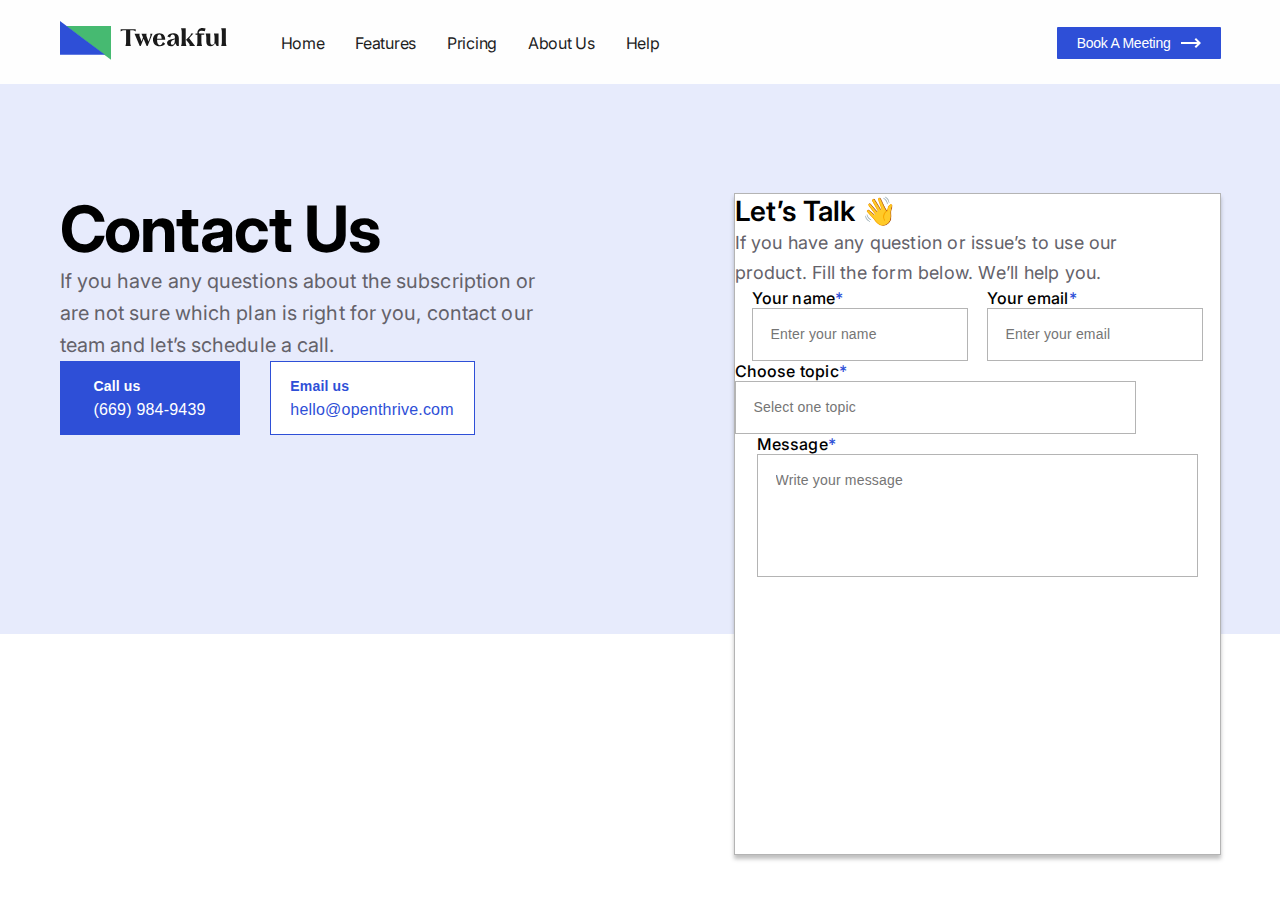
==== TweakfulLitePack/Contact/index3.html @ 863c90cb "commitedd" ====
<!DOCTYPE html>
<html lang="en">
<head>
    <meta charset="UTF-8">
    <meta name="viewport" content="width=device-width, initial-scale=1.0">
    <link rel="preconnect" href="https://fonts.googleapis.com">
    <link rel="preconnect" href="https://fonts.gstatic.com" crossorigin>
    <link href="https://fonts.googleapis.com/css2?family=Inter:wght@400;500;600;700&display=swap" rel="stylesheet">
    <title>Document</title>
    <link rel="stylesheet" href="./style3.css">
</head>
<body>
    <header id="header-section">
        <nav id="navbar" class="container">
            <a href="#">
                <img src="/TweakfulLitePack/Icons/Logo-Navbar.svg" alt="">
            </a>
            <div class="content-nav">
                <a href="#">Home</a>
                <a href="#">Features</a>
                <a href="#">Pricing</a>
                <a href="#">About Us</a>
                <a href="#">Help</a>
            </div>
            <button class="book-a-meeting-btn1">
                Book A Meeting
                <img src="/TweakfulLitePack/Icons/button-arrow.svg" alt="">
            </button>
        </nav>
    </header>
    <section id="contact" class="gray-background" class="white-background">
        <div class="container">
            <div class="left">
                <h1>Contact Us</h1>
                <p>If you have any questions about the subscription or are not sure which plan is right for you, contact our team and let’s schedule a call.</p>
                <div class="buttons">
                    <button>
                        <div>Call us</div>
                        <div>(669) 984-9439</div>
                    </button>
                    <button>
                        <div>Email us</div>
                        <div>hello@openthrive.com</div>
                    </button>
                </div>
            </div>
            <div class="right">
                <div class="rectangle">
                    <h6>Let’s Talk 👋</h6>
                    <p>If you have any question or issue’s to use our product. Fill the form below. We’ll help you.</p>
                    <div class="inputs">
                        <div class="name-email">
                            <div>
                                <label for="name">Your name<span style="color:#2E4FD7">*</span></label>
                                <input type="text" id="name" placeholder="Enter your name">
                            </div>
                            <div>
                                <label for="email">Your email<span style="color:#2E4FD7">*</span></label>
                                <input type="text" id="email" placeholder="Enter your email">
                            </div>
                        </div>
                        <div class="topic">
                            <label for="topic">Choose topic<span style="color:#2E4FD7">*</span></label>
                            <input type="text" id="topic" placeholder="Select one topic">
                        </div>
                        <div class="message">
                            <label for="message">Message<span style="color:#2E4FD7">*</span></label>
                            <input type="text" id="message" placeholder="Write your message">
                        </div>
                    </div>
                </div>
            </div>
        </div>
    </section>
</body>
</html>
---- TweakfulLitePack/Contact/style3.css ----
html {
    font-family: 'Inter', sans-serif;
}

* {
    margin: 0;
    padding: 0;
    box-sizing: border-box;
    text-decoration: none;
    border: none;
}

#header-section {
    background-color: #FEFEFE;
    padding: 21px 0 20.25px;
}

#header-section nav {
    display: flex;
    align-items: center;
}

.container {
    width: 1200px;
    margin: auto;
}

#header-section nav .book-a-meeting-btn1 {
    color: #fff;
    font-size: 14px;
    font-style: normal;
    font-weight: 400;
    line-height: 22px;
    letter-spacing: -0.25px;
    background-color: #2E4FD7;
    margin-left: auto;
    padding: 5px 20px;
    display: flex;
    column-gap: 10px;
    align-items: center;
    cursor: pointer;
    transition: 0.5s;
    border-radius: 1px;
}

#header-section nav .book-a-meeting-btn1:hover {
    background-color: #1A3BC3;
}

#header-section nav .content-nav {
    margin-left: 53px;
    font-size: 16px;
    font-style: normal;
    font-weight: 400;
    line-height: 26px;
    letter-spacing: -0.29px;
    display: flex;
    column-gap: 31px;
}

#header-section nav .content-nav a {
    color: #1E1E1E;
}

.gray-background {
    background-color: #E7EBFC;
    height: 550px;
}

.white-background {
    color: #fff;
}

.container {
    width: 1161px;
}

#contact {
    padding-top: 109px;
}

#contact .left h1 {
    color: #000;
    font-size: 64px;
    font-style: normal;
    font-weight: 700;
    line-height: 72px;
    letter-spacing: -1.16px;
    text-transform: capitalize;
}

#contact .left p {
    width: 480px;
    color: #64626A;
    font-size: 20px;
    font-style: normal;
    font-weight: 400;
    line-height: 32px;
    letter-spacing: 0.1px;
}

#contact > div{
    display: flex;
    justify-content: space-between;
}

#contact > div .left .buttons button:first-child {
    color: #fff;
    width: 180px;
    height: 74px;
    background-color: #2E4FD7;
    cursor: pointer;
}

#contact > div .left .buttons button div:first-child{
    font-size: 14px;
    font-style: normal;
    font-weight: 600;
    line-height: normal;
    letter-spacing: 0.175px;
}

#contact > div .left .buttons button:last-child {
    color: #2E4FD7;
    width: 205px;
    height: 74px;
    background-color: #fff;
    border: 1px solid #2E4FD7;
    cursor: pointer;
}

#contact > div .left .buttons button div:last-child {
    font-size: 16px;
    font-style: normal;
    font-weight: 400;
    line-height: normal;
    letter-spacing: 0.2px;
}

#contact > div .left .buttons {
    display: flex;
    column-gap: 30px;
}

#contact > div .left .buttons button {
    display: flex;
    flex-direction: column;
    flex-wrap: wrap;
    align-content: center;
    justify-content: center;
    align-items: flex-start;
    gap: 7px;
}

#contact > div .right .rectangle h6 {
    color: #000;
    font-size: 28px;
    font-style: normal;
    font-weight: 600;
    line-height: normal;
}

#contact > div .right .rectangle p {
    width: 390px;
    color: #64626A;
    font-size: 18px;
    font-style: normal;
    font-weight: 400;
    line-height: 30px;
    letter-spacing: 0.2px;
}

#contact > div  .right .rectangle {
    width: 487px;
    height: 662px;
    background-color: #fff;
    border: 1px solid #B4B4B4;
    box-shadow: 0px 4px 4px 0px rgba(0, 0, 0, 0.25);
}

#contact > div  .right .rectangle .inputs .name-email div input {
    padding: 17px 15px 18px 18px;
    border: 1px solid #B4B4B4;
    outline: none;
}

#contact > div  .right .rectangle .inputs .name-email div {
    display: flex;
    flex-direction: column;
}

#contact > div  .right .rectangle .inputs .name-email {
    display: flex;
    column-gap: 19px;
}

#contact > div  .right .rectangle .inputs {
    display: flex;
    flex-direction: column;
    align-items: center;
}

#contact > div  .right .rectangle .inputs .message {
    display: flex;
    flex-direction: column;
}

#contact > div  .right .rectangle .inputs label {
    color: #000;
    font-size: 16px;
    font-style: normal;
    font-weight: 500;
    line-height: normal;
    letter-spacing: 0.2px;
}

#contact > div  .right .rectangle .inputs input {
    color: #B3B1B7;
    font-size: 14px;
    font-style: normal;
    font-weight: 400;
    line-height: normal;
    letter-spacing: 0.175px;
}

#contact > div  .right .rectangle .inputs .topic input{
    padding: 17px 200px 18px 18px;
    border: 1px solid #B4B4B4;
    outline: none;
}

#contact > div  .right .rectangle .inputs .message input {
    padding: 17px 240px 88px 18px;
    border: 1px solid #B4B4B4;
    outline: none;
}
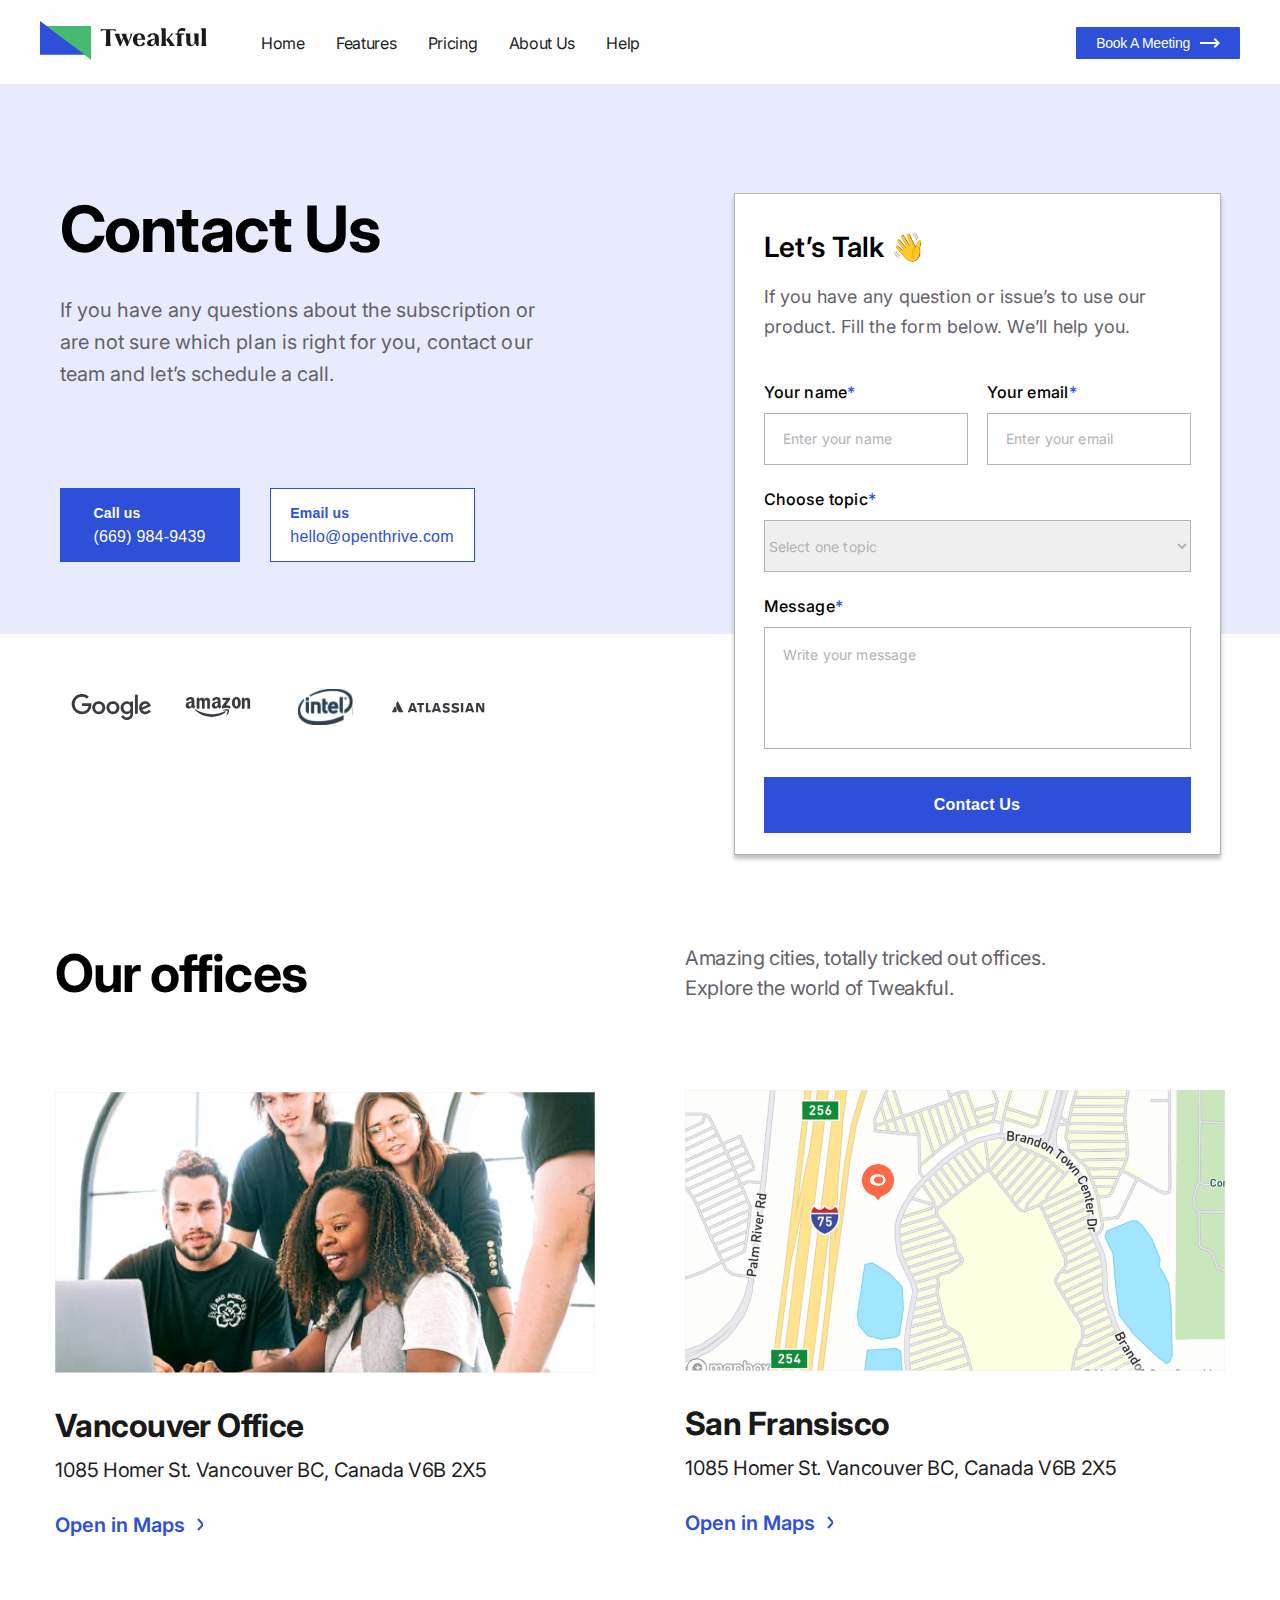
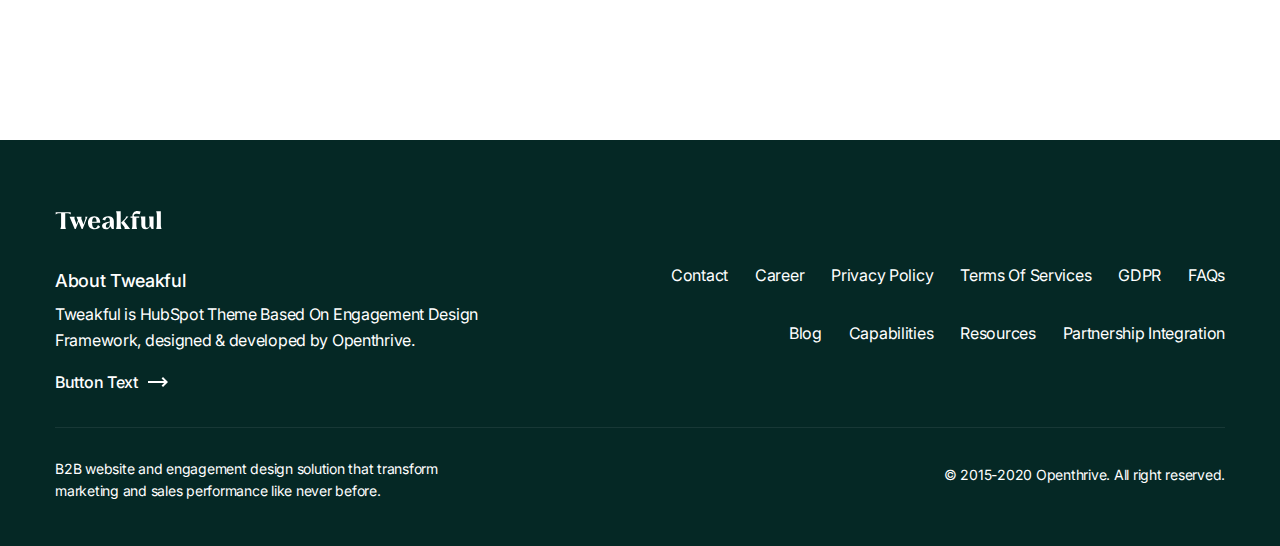
==== commit e82df297: "final" ====
--- a/TweakfulLitePack/Contact/index3.html
+++ b/TweakfulLitePack/Contact/index3.html
@@ -28,8 +28,8 @@
             </button>
         </nav>
     </header>
-    <section id="contact" class="gray-background" class="white-background">
-        <div class="container">
+    <section id="contact" class="gray-background">
+        <div class="container2">
             <div class="left">
                 <h1>Contact Us</h1>
                 <p>If you have any questions about the subscription or are not sure which plan is right for you, contact our team and let’s schedule a call.</p>
@@ -42,6 +42,20 @@
                         <div>Email us</div>
                         <div>hello@openthrive.com</div>
                     </button>
+                </div>
+                <div class="icons">
+                    <a href="#">
+                        <img src="/TweakfulLitePack/Icons/google1.svg" alt="">
+                    </a>
+                    <a href="#">
+                        <img src="/TweakfulLitePack/Icons/amazon1.svg" alt="">
+                    </a>
+                    <a href="#">
+                        <img src="/TweakfulLitePack/Icons/intel1.svg" alt="">
+                    </a>
+                    <a href="#">
+                        <img src="/TweakfulLitePack/Icons/atlassian1.svg" alt="">
+                    </a>
                 </div>
             </div>
             <div class="right">
@@ -61,16 +75,97 @@
                         </div>
                         <div class="topic">
                             <label for="topic">Choose topic<span style="color:#2E4FD7">*</span></label>
-                            <input type="text" id="topic" placeholder="Select one topic">
+                            <select required name="topic" id="topic">
+                                <option value="" disabled selected hidden>Select one topic</option>
+                                <option value="">example</option>
+                                <option value="">example</option>
+                                <option value="">example</option>
+                              </select>
                         </div>
                         <div class="message">
                             <label for="message">Message<span style="color:#2E4FD7">*</span></label>
-                            <input type="text" id="message" placeholder="Write your message">
+                            <textarea name="" id="message" cols="30" rows="10" placeholder="Write your message"></textarea>
+                        </div>
+                    </div>
+                    <button class="contact-us">Contact Us</button>
+                </div>
+            </div>
+        </div>
+    </section>
+    <section id="offices" class="white-background">
+        <div class="container3">
+            <div>
+                <div class="item">
+                    <h2>Our offices</h2>
+                    <div class="maps">
+                        <img src="/TweakfulLitePack/Images/Item1.png" width="540px" alt="">
+                        <div class="info">
+                            <h4>Vancouver Office</h4>
+                            <p>1085 Homer St. Vancouver BC, Canada V6B 2X5</p>
+                            <button>
+                                Open in Maps
+                                <img src="/TweakfulLitePack/Icons/arrow-maps.svg" alt="">
+                            </button>
+                        </div>
+                    </div>
+                </div>
+                <div class="item">
+                    <p>Amazing cities, totally tricked out offices. Explore the world of Tweakful.</p>
+                    <div class="maps">
+                        <img src="/TweakfulLitePack/Images/Item2.png" width="540px" alt="">
+                        <div class="info">
+                            <h4>San Fransisco</h4>
+                            <p>1085 Homer St. Vancouver BC, Canada V6B 2X5</p>
+                            <button>
+                                Open in Maps
+                                <img src="/TweakfulLitePack/Icons/arrow-maps.svg" alt="">
+                            </button>
                         </div>
                     </div>
                 </div>
             </div>
         </div>
     </section>
+    <footer id="footer" class="green-background">
+        <div class="container3">
+            <div class="top">
+                <div class="left">
+                    <a href="#">
+                        <img src="/TweakfulLitePack/Icons/Logonew.svg" alt="">
+                    </a>
+                    <p>About Tweakful</p>
+                    <p>Tweakful is HubSpot Theme Based On Engagement Design Framework, designed & developed by Openthrive.</p>
+                    <button class="button-text">
+                        Button Text
+                        <img src="/TweakfulLitePack/Icons/button-arrow.svg" alt="">
+                    </button>
+                </div>
+                <div class="right">
+                    <div class="list">
+                        <a href="#">Contact</a>
+                        <a href="#">Career</a>
+                        <a href="#">Privacy Policy</a>
+                        <a href="#">Terms Of Services</a>
+                        <a href="#">GDPR</a>
+                        <a href="#">FAQs</a>
+                    </div>
+                    <div class="list">
+                        <a href="#">Blog</a>
+                        <a href="#">Capabilities</a>
+                        <a href="#">Resources</a>
+                        <a href="#">Partnership  Integration </a>
+                    </div>
+                </div>
+            </div>
+            <div class="line"></div>
+            <div class="bottom">
+                <p>
+                    B2B website and engagement design solution that transform
+                    marketing and sales performance like never before.
+                </p>
+                <p>© 2015-2020 Openthrive. All right reserved.</p>
+            </div>
+        </div>
+    </footer>
 </body>
 </html>--- a/TweakfulLitePack/Contact/style3.css
+++ b/TweakfulLitePack/Contact/style3.css
@@ -39,7 +39,7 @@
     column-gap: 10px;
     align-items: center;
     cursor: pointer;
-    transition: 0.5s;
+    transition: 0.3s;
     border-radius: 1px;
 }
 
@@ -71,12 +71,14 @@
     color: #fff;
 }
 
-.container {
+.container2 {
     width: 1161px;
+    margin: auto;
 }
 
 #contact {
     padding-top: 109px;
+    padding-bottom: 0;
 }
 
 #contact .left h1 {
@@ -87,6 +89,7 @@
     line-height: 72px;
     letter-spacing: -1.16px;
     text-transform: capitalize;
+    margin-bottom: 29px;
 }
 
 #contact .left p {
@@ -97,6 +100,7 @@
     font-weight: 400;
     line-height: 32px;
     letter-spacing: 0.1px;
+    margin-bottom: 98px;
 }
 
 #contact > div{
@@ -110,6 +114,11 @@
     height: 74px;
     background-color: #2E4FD7;
     cursor: pointer;
+    transition: 0.3s;
+}
+
+#contact > div .left .buttons button:first-child:hover {
+    background-color: #1A3BC3;
 }
 
 #contact > div .left .buttons button div:first-child{
@@ -127,6 +136,12 @@
     background-color: #fff;
     border: 1px solid #2E4FD7;
     cursor: pointer;
+    transition: 0.3s;
+}
+
+#contact > div .left .buttons button:last-child:hover {
+    border-color: #1A3BC3;
+    color: #1A3BC3;
 }
 
 #contact > div .left .buttons button div:last-child {
@@ -140,6 +155,7 @@
 #contact > div .left .buttons {
     display: flex;
     column-gap: 30px;
+    margin-bottom: 110px;
 }
 
 #contact > div .left .buttons button {
@@ -158,16 +174,19 @@
     font-style: normal;
     font-weight: 600;
     line-height: normal;
+    margin: 36px 0 18px;
 }
 
 #contact > div .right .rectangle p {
     width: 390px;
     color: #64626A;
+    font-family: Inter;
     font-size: 18px;
     font-style: normal;
     font-weight: 400;
     line-height: 30px;
     letter-spacing: 0.2px;
+    margin-bottom: 40px;
 }
 
 #contact > div  .right .rectangle {
@@ -176,33 +195,43 @@
     background-color: #fff;
     border: 1px solid #B4B4B4;
     box-shadow: 0px 4px 4px 0px rgba(0, 0, 0, 0.25);
+    display: flex;
+    flex-direction: column;
+    flex-wrap: wrap;
+    align-content: center;
 }
 
 #contact > div  .right .rectangle .inputs .name-email div input {
-    padding: 17px 15px 18px 18px;
+    padding: 18px;
     border: 1px solid #B4B4B4;
     outline: none;
+    width: 204px;
+    height: 52px;
 }
 
 #contact > div  .right .rectangle .inputs .name-email div {
     display: flex;
     flex-direction: column;
+    gap: 11px;
 }
 
 #contact > div  .right .rectangle .inputs .name-email {
     display: flex;
     column-gap: 19px;
-}
-
-#contact > div  .right .rectangle .inputs {
+    margin-bottom: 24px;
+}
+
+#contact > div  .right .rectangle .inputs .message {
     display: flex;
     flex-direction: column;
-    align-items: center;
-}
-
-#contact > div  .right .rectangle .inputs .message {
+    gap: 11px;
+}
+
+#contact > div  .right .rectangle .inputs .topic {
     display: flex;
     flex-direction: column;
+    gap: 11px;
+    margin-bottom: 24px;
 }
 
 #contact > div  .right .rectangle .inputs label {
@@ -223,14 +252,260 @@
     letter-spacing: 0.175px;
 }
 
-#contact > div  .right .rectangle .inputs .topic input{
-    padding: 17px 200px 18px 18px;
+#contact > div  .right .rectangle .inputs .topic select{
     border: 1px solid #B4B4B4;
     outline: none;
-}
-
-#contact > div  .right .rectangle .inputs .message input {
-    padding: 17px 240px 88px 18px;
+    width: 427px;
+    height: 52px;
+}
+
+#contact > div  .right .rectangle .inputs .message textarea {
+    padding: 18px;
+    outline: none;
     border: 1px solid #B4B4B4;
-    outline: none;
-}
+    resize: none;
+    width: 427px;
+    height: 122px;
+    margin-bottom: 28px;
+}
+
+#contact > div .right .rectangle .contact-us{
+    color: #FFF;
+    text-align: center;
+    font-size: 16px;
+    font-style: normal;
+    font-weight: 600;
+    line-height: normal;
+    letter-spacing: 0.2px;
+    height: 56px;
+    width: 427px;
+    background-color: #2E4FD7;
+    transition: 0.3s;
+    cursor: pointer;
+}
+
+#contact > div .right .rectangle .contact-us:hover {
+    background-color: #1A3BC3;
+}
+
+::placeholder {
+    color: #B3B1B7;
+    font-size: 14px;
+    font-family: Inter;
+    font-style: normal;
+    font-weight: 400;
+    line-height: normal;
+    letter-spacing: 0.175px;
+}
+
+select:invalid{
+    color: #B3B1B7;
+    font-size: 14px;
+    font-family: Inter;
+    font-style: normal;
+    font-weight: 400;
+    line-height: normal;
+    letter-spacing: 0.175px;
+}
+
+option{
+    color: #000;
+}
+
+.container3 {
+    width: 1140px;
+    margin: auto;
+}
+
+#offices {
+    padding-top: 309px;
+    padding-bottom: 203px;
+}
+
+#offices > div .item h2 {
+    color: #000;
+    font-size: 52px;
+    font-family: Inter;
+    font-style: normal;
+    font-weight: 700;
+    line-height: 62px;
+    letter-spacing: -0.94px;
+    margin-bottom: 87px;
+}
+
+#offices > div .item > p {
+    color: #64626A;
+    width: 420px;
+    font-size: 20px;
+    font-family: Inter;
+    font-style: normal;
+    font-weight: 400;
+    line-height: 30px;
+    letter-spacing: -0.36px;
+    margin-bottom: 87px;
+}
+
+#offices > div > div {
+    display: flex;
+    justify-content: space-between;
+}
+
+#offices > div > div .item .maps .info h4 {
+    color: #191919;
+    font-size: 32px;
+    font-family: Inter;
+    font-style: normal;
+    font-weight: 700;
+    line-height: 38px;
+    letter-spacing: -0.58px;
+    margin: 30px 0 10px;
+}
+
+#offices > div > div .item .maps .info p {
+    color: #1E1E1E;
+    font-size: 20px;
+    font-family: Inter;
+    font-style: normal;
+    font-weight: 400;
+    line-height: 30px;
+    letter-spacing: -0.36px;
+    margin-bottom: 28px;
+}
+
+#offices > div > div .item .maps .info button {
+    color: #2E4FD7;
+    font-size: 20px;
+    font-family: Inter;
+    font-style: normal;
+    font-weight: 600;
+    line-height: normal;
+    display: flex;
+    column-gap: 12px;
+    align-items: center;
+    cursor: pointer;
+    background-color: transparent;
+    text-rendering: 0.3s;
+}
+
+#offices > div > div .item .maps .info button:hover {
+    color: #1A3BC3;
+}
+
+.container3 {
+    width: 1170px;
+    margin: auto;
+}
+
+.green-background {
+    background-color: #052825;
+}
+
+#footer {
+    padding: 70px 0 44px;
+}
+
+#footer > div .top .left p:first-of-type {
+    color: #FFF;
+    font-size: 18px;
+    font-family: Inter;
+    font-style: normal;
+    font-weight: 500;
+    line-height: 28px;
+    letter-spacing: -0.32px;
+    margin: 33px 0 6px;
+}
+
+#footer > div .top .left p:last-of-type {
+    color: #FFF;
+    width: 423px;
+    font-size: 16px;
+    font-family: Inter;
+    font-style: normal;
+    font-weight: 400;
+    line-height: 26px;
+    letter-spacing: -0.29px;
+    margin: 6px 0;
+}
+
+#footer > div .top .left .button-text {
+    color: #FFF;
+    font-size: 16px;
+    font-family: Inter;
+    font-style: normal;
+    font-weight: 500;
+    line-height: 26px;
+    letter-spacing: -0.29px;
+    background-color: transparent;
+    cursor: pointer;
+    display: flex;
+    column-gap: 10px;
+    align-items: center;
+    padding: 10px 0;
+    margin-bottom: 22px;
+}
+
+#footer > div .top {
+    display: flex;
+    justify-content: space-between;
+}
+
+#footer > div .line {
+    background-color: #FFF;
+    opacity: 0.07999999821186066;
+    width: 1170px;
+    height: 1.4px;
+}
+
+#footer > div .top .right {
+    display: flex;
+    flex-direction: column;
+    gap: 32px;
+    align-items: flex-end;
+}
+
+#footer > div .top .right .list {
+    display: flex;
+    column-gap: 27px;
+}
+
+#footer > div .top .right .list:first-child {
+    margin-top: 52px;
+}
+
+#footer > div .top .right .list a {
+    color: #FFF;
+    font-size: 16px;
+    font-family: Inter;
+    font-style: normal;
+    font-weight: 400;
+    line-height: 26px;
+    letter-spacing: -0.29px;
+}
+
+#footer > div .bottom p:first-child {
+    color: #FFF;
+    width: 387px;
+    font-size: 14px;
+    font-family: Inter;
+    font-style: normal;
+    font-weight: 400;
+    line-height: 22px;
+    letter-spacing: -0.25px;
+    margin-top: 30.6px;
+}
+
+#footer > div .bottom p:last-child {
+    color: #FFF;
+    font-size: 14px;
+    font-family: Inter;
+    font-style: normal;
+    font-weight: 400;
+    line-height: 22px;
+    letter-spacing: -0.25px;
+    margin-top: 36.6px;
+}
+
+#footer > div .bottom {
+    display: flex;
+    justify-content: space-between;
+}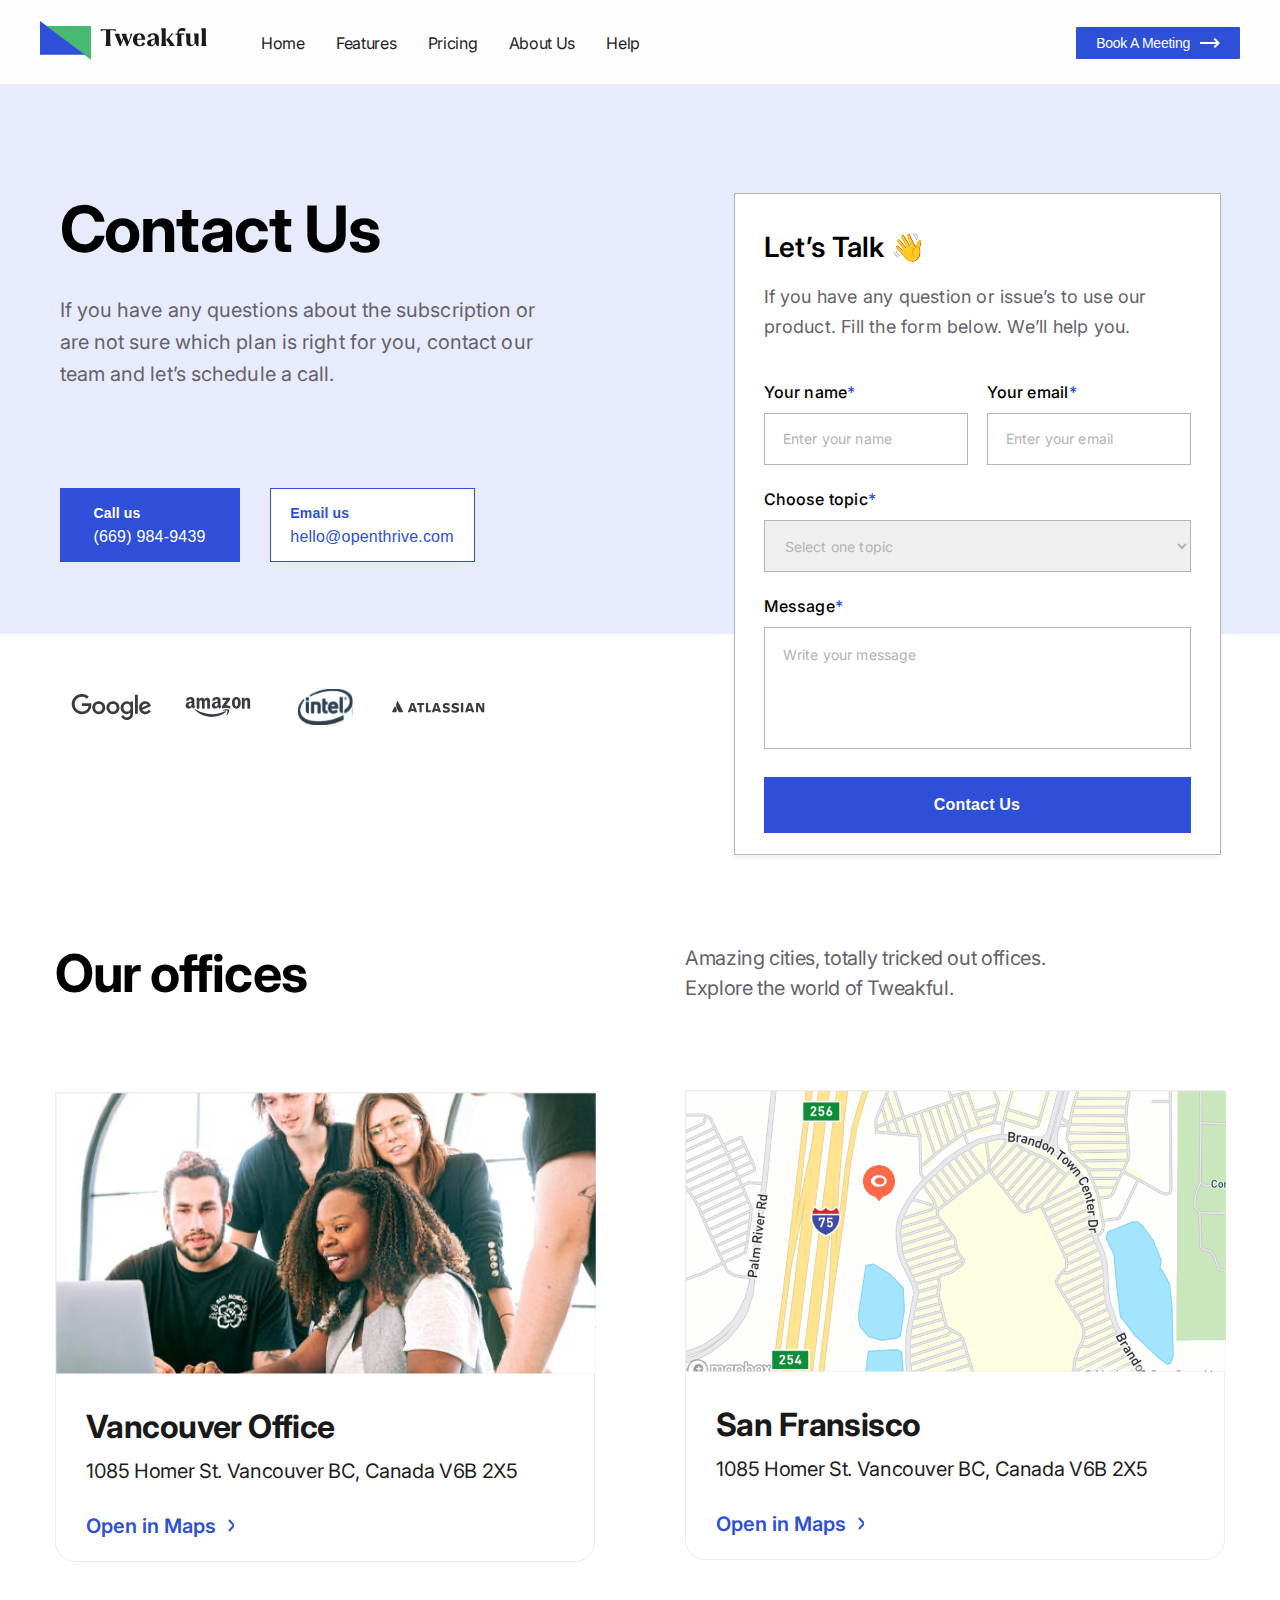
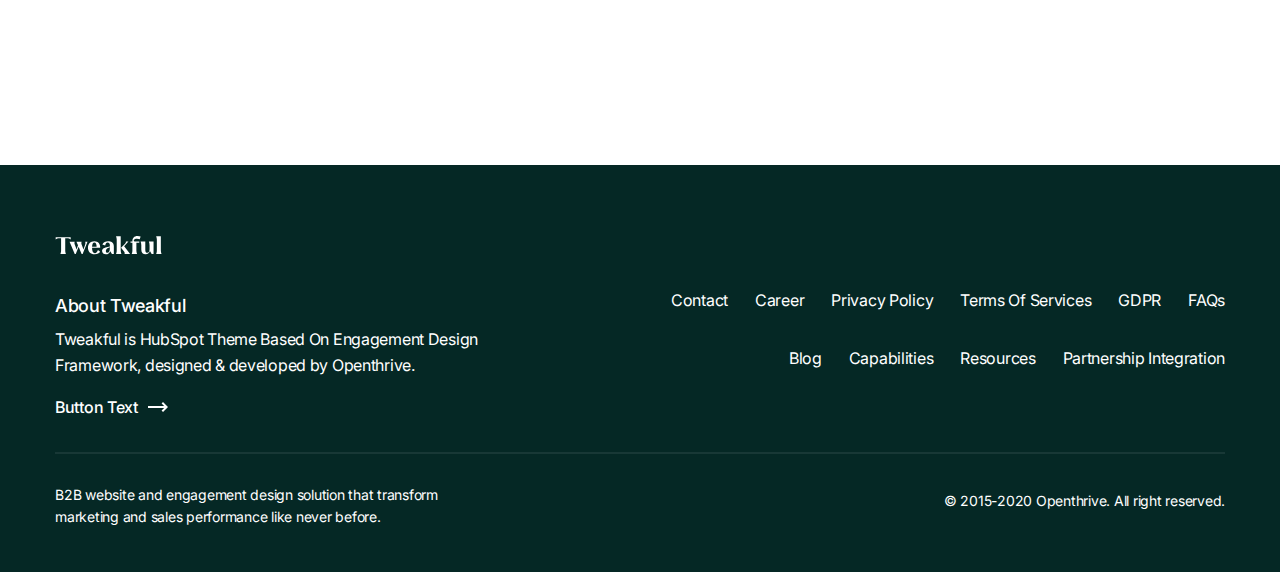
==== commit 7f463aa1: "finalcommit" ====
--- a/TweakfulLitePack/Contact/index3.html
+++ b/TweakfulLitePack/Contact/index3.html
@@ -6,7 +6,7 @@
     <link rel="preconnect" href="https://fonts.googleapis.com">
     <link rel="preconnect" href="https://fonts.gstatic.com" crossorigin>
     <link href="https://fonts.googleapis.com/css2?family=Inter:wght@400;500;600;700&display=swap" rel="stylesheet">
-    <title>Document</title>
+    <title>Contact</title>
     <link rel="stylesheet" href="./style3.css">
 </head>
 <body>
@@ -76,10 +76,11 @@
                         <div class="topic">
                             <label for="topic">Choose topic<span style="color:#2E4FD7">*</span></label>
                             <select required name="topic" id="topic">
-                                <option value="" disabled selected hidden>Select one topic</option>
-                                <option value="">example</option>
-                                <option value="">example</option>
-                                <option value="">example</option>
+                                <option value=""disabled selected hidden>Select one topic</option>
+                                <option value="">topic</option>
+                                <option value="">topic</option>
+                                <option value="">topic</option>
+                                <option value="">topic</option>
                               </select>
                         </div>
                         <div class="message">
--- a/TweakfulLitePack/Contact/style3.css
+++ b/TweakfulLitePack/Contact/style3.css
@@ -194,7 +194,7 @@
     height: 662px;
     background-color: #fff;
     border: 1px solid #B4B4B4;
-    box-shadow: 0px 4px 4px 0px rgba(0, 0, 0, 0.25);
+    box-shadow: 0px 4px 4px 0px rgba(0, 0, 0, 0.05);
     display: flex;
     flex-direction: column;
     flex-wrap: wrap;
@@ -306,6 +306,7 @@
     font-weight: 400;
     line-height: normal;
     letter-spacing: 0.175px;
+    padding-left: 16px;
 }
 
 option{
@@ -348,6 +349,18 @@
 #offices > div > div {
     display: flex;
     justify-content: space-between;
+}
+
+#offices > div > div .item .maps {
+    width: 540px;
+    height: 470px;
+    border-radius: 0px 0px 20px 20px;
+    border: 1px solid #ECECEC;
+    background: #FFF;
+}
+
+#offices > div > div .item .maps .info {
+    padding-left: 30px;
 }
 
 #offices > div > div .item .maps .info h4 {
@@ -508,4 +521,5 @@
 #footer > div .bottom {
     display: flex;
     justify-content: space-between;
-}+}
+
